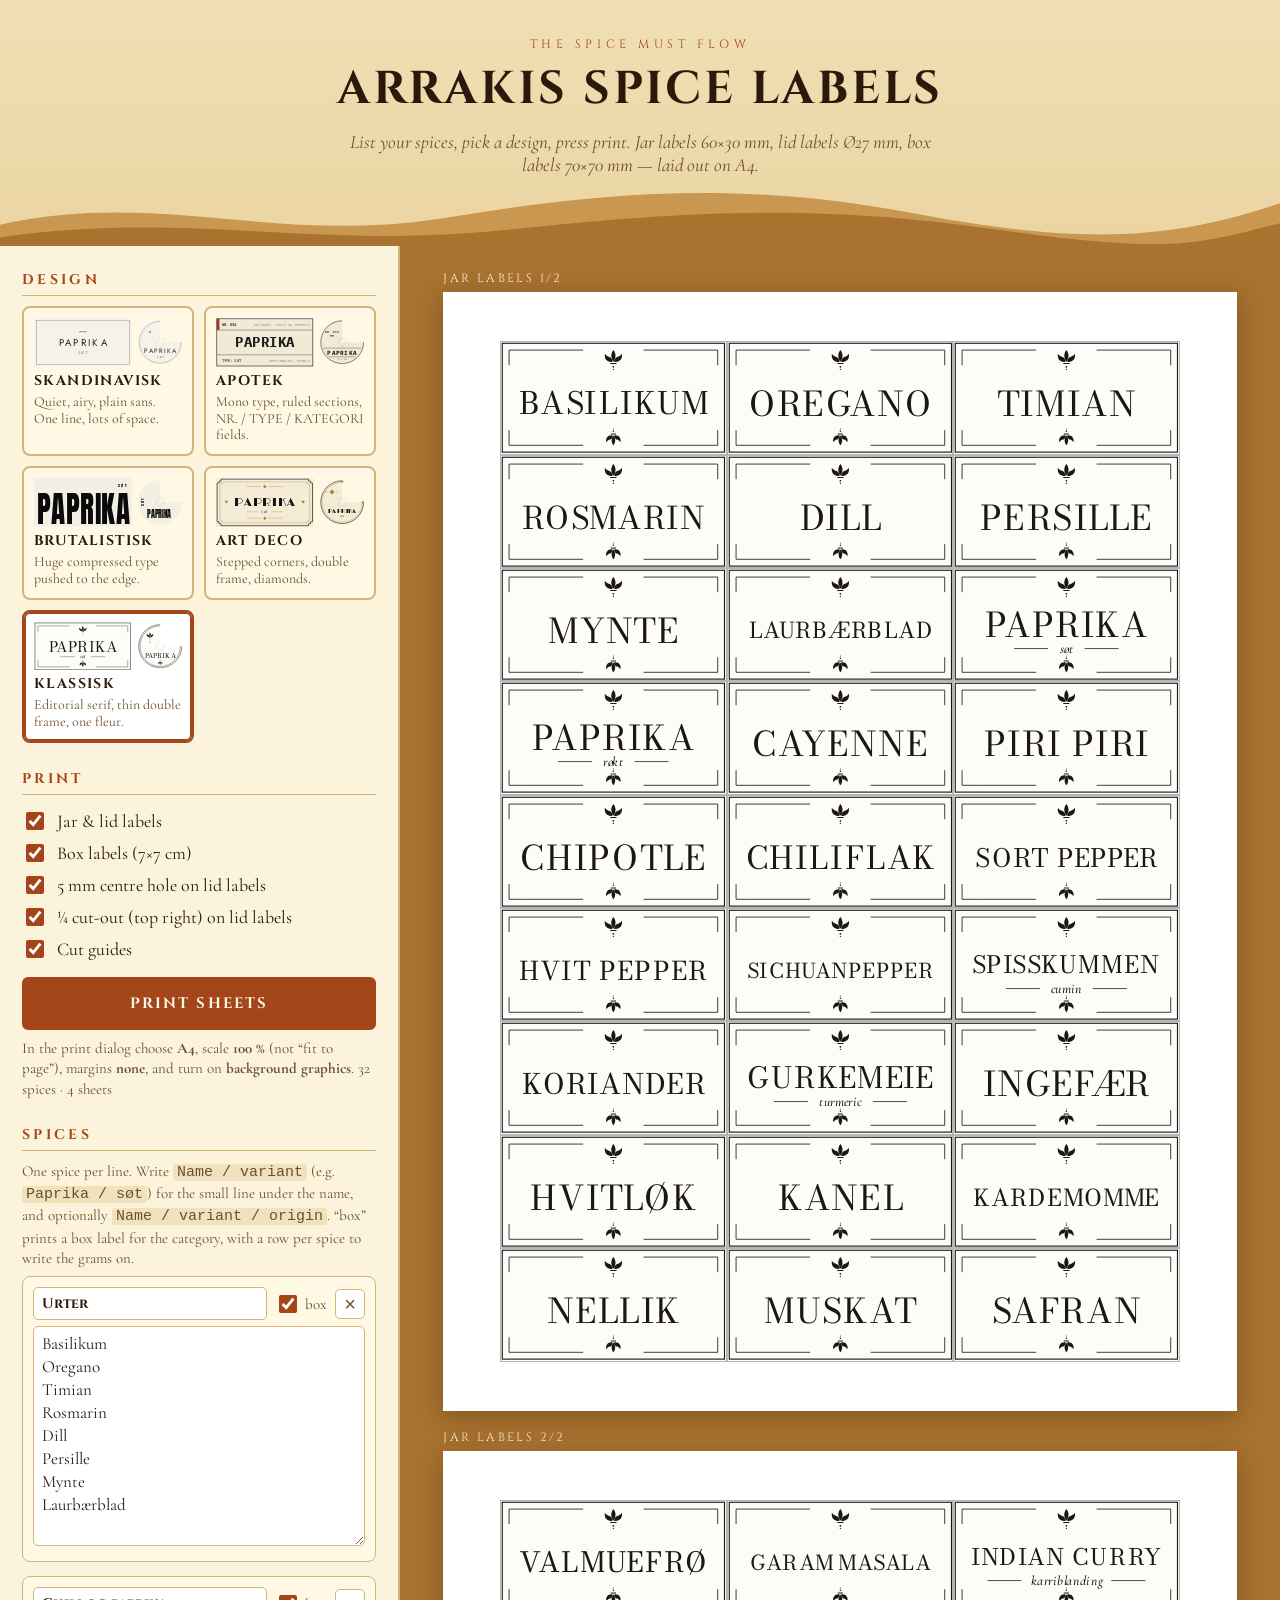
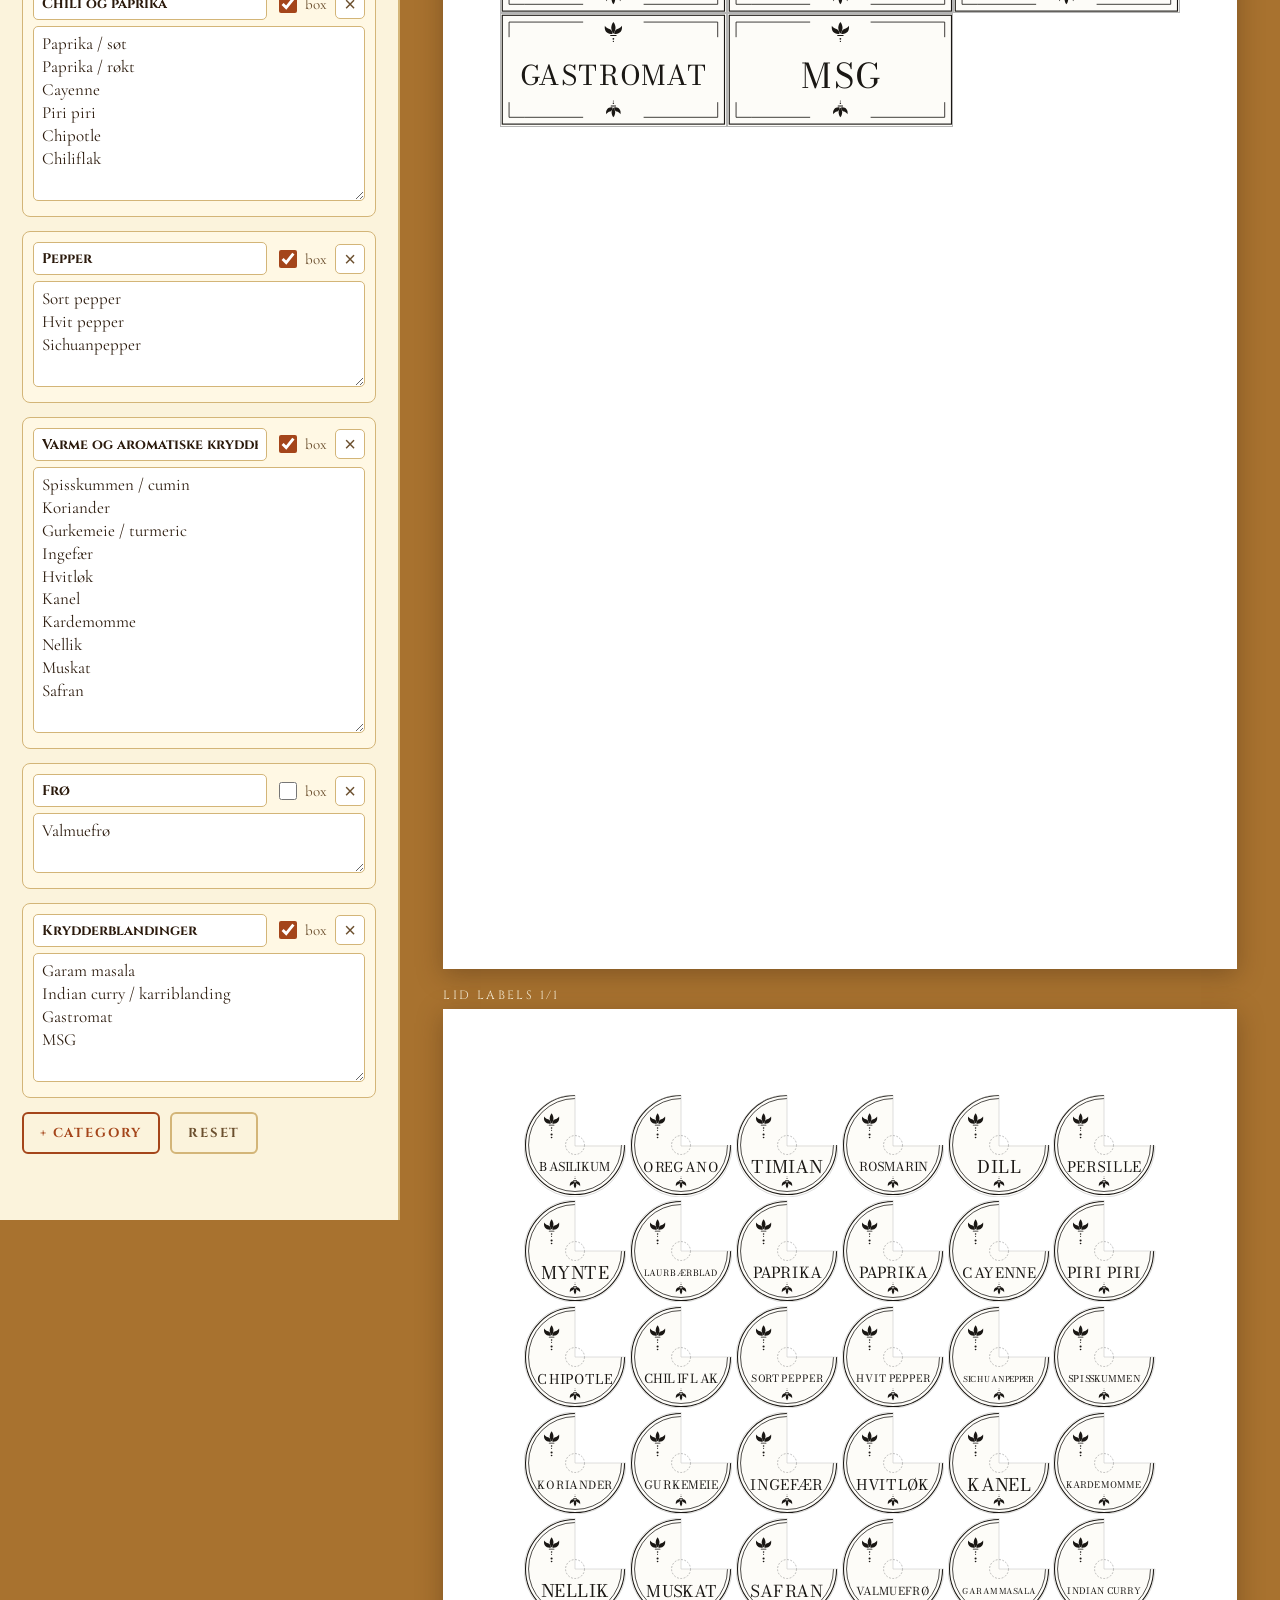
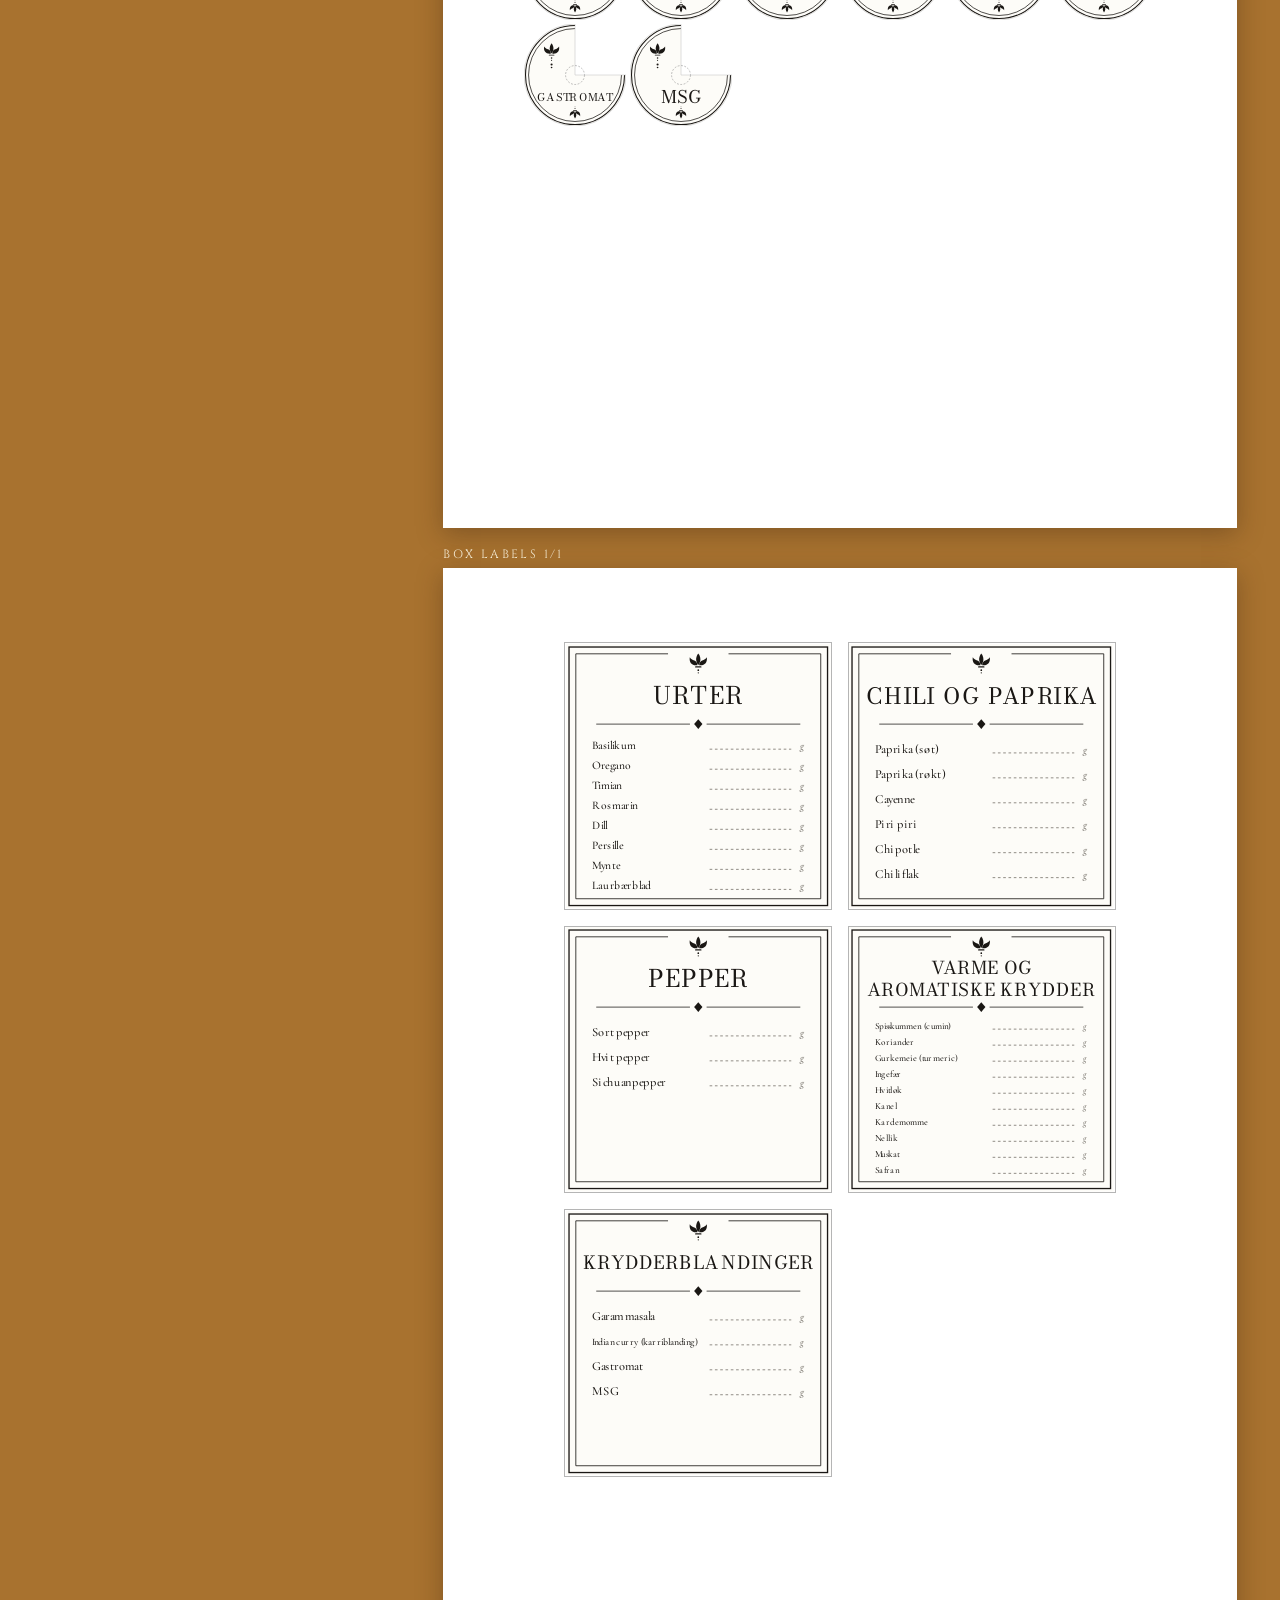
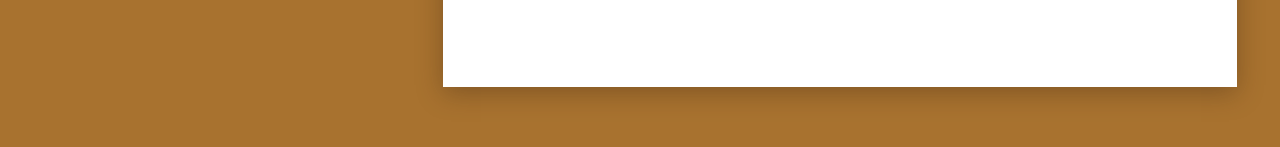
==== index.html @ 492a0a74 "Add Dune-themed spice label printer Static page that turns a spice list into A4 print sheets: 60x30 " ====
<!DOCTYPE html>
<html lang="en">
<head>
  <meta charset="utf-8">
  <meta name="viewport" content="width=device-width, initial-scale=1">
  <title>Spice Labels · Arrakis</title>
  <link rel="preconnect" href="https://fonts.googleapis.com">
  <link rel="preconnect" href="https://fonts.gstatic.com" crossorigin>
  <link href="https://fonts.googleapis.com/css2?family=Anton&family=Bodoni+Moda:ital,wght@0,400;0,500;1,400&family=Cinzel:wght@500;700&family=Cormorant+Garamond:ital,wght@0,500;0,600;1,500&family=IBM+Plex+Mono:wght@400;500;700&family=Jost:wght@400;500&family=Limelight&display=swap" rel="stylesheet">
  <link rel="stylesheet" href="css/theme.css">
  <link rel="stylesheet" href="css/print.css">
</head>
<body>
  <header class="hero">
    <div class="hero-inner">
      <p class="kicker">The spice must flow</p>
      <h1>Arrakis Spice Labels</h1>
      <p class="lede">List your spices, pick a design, press print. Jar labels 60×30&nbsp;mm, lid labels Ø27&nbsp;mm, box labels 70×70&nbsp;mm — laid out on A4.</p>
    </div>
    <svg class="ridge" viewBox="0 0 1200 90" preserveAspectRatio="none" aria-hidden="true">
      <path d="M0,60 C150,10 260,90 420,50 S700,0 860,45 S1100,80 1200,30 V90 H0Z" fill="#c9974f"/>
      <path d="M0,78 C170,40 300,95 470,68 S760,30 930,66 S1120,88 1200,58 V90 H0Z" fill="#a8722f"/>
    </svg>
  </header>

  <main class="layout">
    <aside class="controls" aria-label="Controls">
      <section>
        <h2>Design</h2>
        <div id="designs" class="designs"></div>
      </section>

      <section>
        <h2>Print</h2>
        <label class="opt"><input type="checkbox" id="opt-jars"> Jar &amp; lid labels</label>
        <label class="opt"><input type="checkbox" id="opt-boxes"> Box labels (7×7&nbsp;cm)</label>
        <label class="opt"><input type="checkbox" id="opt-hole"> 5&nbsp;mm centre hole on lid labels</label>
        <label class="opt"><input type="checkbox" id="opt-notch"> ¼ cut-out (top right) on lid labels</label>
        <label class="opt"><input type="checkbox" id="opt-cuts"> Cut guides</label>
        <button type="button" id="print" class="btn primary">Print sheets</button>
        <p class="hint">In the print dialog choose <strong>A4</strong>, scale <strong>100&nbsp;%</strong> (not “fit to page”), margins <strong>none</strong>, and turn on <strong>background graphics</strong>. <span id="summary"></span></p>
      </section>

      <section>
        <h2>Spices</h2>
        <p class="hint">One spice per line. Write <code>Name / variant</code> (e.g. <code>Paprika / søt</code>) for the small line under the name, and optionally <code>Name / variant / origin</code>. “box” prints a box label for the category, with a row per spice to write the grams on.</p>
        <div id="cats"></div>
        <div class="row">
          <button type="button" id="add-cat" class="btn">+ Category</button>
          <button type="button" id="reset" class="btn ghost">Reset</button>
        </div>
      </section>
    </aside>

    <section id="preview" class="preview" aria-label="Print preview">
      <div id="scaler" class="scaler"><div id="sheets" class="sheets"></div></div>
    </section>
  </main>

  <script src="js/svgutil.js"></script>
  <script src="js/fit.js"></script>
  <script src="js/data.js"></script>
  <script src="js/state.js"></script>
  <script src="js/designs/registry.js"></script>
  <script src="js/designs/skandinavisk.js"></script>
  <script src="js/designs/apotek.js"></script>
  <script src="js/designs/brutalist.js"></script>
  <script src="js/designs/artdeco.js"></script>
  <script src="js/designs/editorial.js"></script>
  <script src="js/layout.js"></script>
  <script src="js/app.js"></script>
</body>
</html>
---- css/theme.css ----
:root {
  --sand: #f0dfb6;
  --sand-deep: #dcb872;
  --dune: #c9974f;
  --spice: #a4451a;
  --ink: #2b1a0c;
  --ink-soft: #6b4f2e;
  --panel: #fbf3dc;
  --line: #d3b578;
  --blue: #1c3a7a;
  --display: 'Cinzel', 'Trajan Pro', serif;
  --body: 'Cormorant Garamond', Georgia, serif;
}

* { box-sizing: border-box; }

body {
  margin: 0;
  color: var(--ink);
  font-family: var(--body);
  font-size: 18px;
  background: linear-gradient(180deg, var(--sand) 0%, #e6c98c 55%, var(--sand-deep) 100%) fixed;
  min-height: 100vh;
}

/* ---- hero ---- */
.hero { position: relative; padding: 36px 24px 0; text-align: center; overflow: hidden; }
.hero-inner { position: relative; z-index: 1; max-width: 760px; margin: 0 auto; padding-bottom: 70px; }
.kicker { margin: 0; font-family: var(--display); letter-spacing: .38em; text-transform: uppercase; font-size: 12px; color: var(--spice); }
h1 { margin: 6px 0 10px; font-family: var(--display); font-weight: 700; font-size: clamp(28px, 5vw, 46px); letter-spacing: .06em; text-transform: uppercase; }
.lede { margin: 0 auto; max-width: 620px; font-size: 19px; color: var(--ink-soft); font-style: italic; }
.ridge { position: absolute; left: 0; right: 0; bottom: 0; width: 100%; height: 64px; }

/* ---- layout ---- */
.layout { display: grid; grid-template-columns: minmax(300px, 400px) 1fr; gap: 0; align-items: start; background: #a8722f; }
.controls { padding: 24px 22px 40px; background: var(--panel); border-right: 2px solid var(--line); min-height: calc(100vh - 220px); }
.controls section { margin-bottom: 26px; }
h2 { margin: 0 0 10px; font-family: var(--display); font-size: 14px; letter-spacing: .24em; text-transform: uppercase; color: var(--spice); border-bottom: 1px solid var(--line); padding-bottom: 6px; }
.hint { font-size: 15px; color: var(--ink-soft); line-height: 1.35; margin: 8px 0; }
code { background: #f0e2bd; padding: 0 4px; border-radius: 3px; }

/* design picker */
.designs { display: grid; grid-template-columns: 1fr 1fr; gap: 10px; }
.design {
  display: flex; flex-direction: column; gap: 4px; padding: 10px; text-align: left; cursor: pointer;
  font: inherit; color: inherit; background: #fff8e4; border: 2px solid var(--line); border-radius: 8px;
}
.design:hover { border-color: var(--dune); }
.design:focus-visible, .btn:focus-visible, input:focus-visible, textarea:focus-visible { outline: 3px solid var(--blue); outline-offset: 2px; }
.design.on { border-color: var(--spice); box-shadow: 0 0 0 2px var(--spice) inset; background: #fff; }
.minis { display: flex; align-items: center; gap: 6px; }
.mini-rect { width: 66%; } .mini-circ { width: 30%; }
.design .guide { display: none; }
.mini-rect svg, .mini-circ svg { width: 100% !important; height: auto !important; }
.dname { font-family: var(--display); font-weight: 700; letter-spacing: .1em; font-size: 14px; text-transform: uppercase; }
.dblurb { font-size: 14px; line-height: 1.2; color: var(--ink-soft); }

/* options */
.opt { display: flex; gap: 10px; align-items: center; padding: 4px 0; font-size: 18px; }
.opt input, .chk input { width: 18px; height: 18px; accent-color: var(--spice); }

.btn {
  font: inherit; font-family: var(--display); font-weight: 700; letter-spacing: .14em; text-transform: uppercase; font-size: 13px;
  padding: 10px 16px; border-radius: 6px; cursor: pointer; border: 2px solid var(--spice); background: transparent; color: var(--spice);
}
.btn:hover { background: #f3dcb4; }
.btn.primary { display: block; width: 100%; margin: 12px 0 4px; background: var(--spice); color: #fff8e4; padding: 14px; font-size: 15px; }
.btn.primary:hover { background: #8a3812; }
.btn.ghost { border-color: var(--line); color: var(--ink-soft); }
.row { display: flex; gap: 10px; margin-top: 12px; }

/* list editor */
.cat { margin-bottom: 14px; padding: 10px; background: #fff8e4; border: 1px solid var(--line); border-radius: 8px; }
.cat-head { display: flex; gap: 8px; align-items: center; margin-bottom: 6px; }
.cat-name { flex: 1; min-width: 0; font: inherit; font-family: var(--display); font-weight: 700; font-size: 14px; padding: 6px 8px; border: 1px solid var(--line); border-radius: 5px; background: #fff; color: var(--ink); }
.chk { display: flex; align-items: center; gap: 5px; font-size: 15px; color: var(--ink-soft); white-space: nowrap; }
.del { width: 30px; height: 30px; font-size: 20px; line-height: 1; border: 1px solid var(--line); border-radius: 5px; background: #fff; color: var(--ink-soft); cursor: pointer; }
.del:hover { background: #f6d9c6; color: var(--spice); }
textarea { width: 100%; font: inherit; font-size: 17px; line-height: 1.35; padding: 6px 8px; border: 1px solid var(--line); border-radius: 5px; background: #fff; color: var(--ink); resize: vertical; }

/* preview */
.preview { padding: 24px 16px 60px; min-width: 0; overflow-x: hidden; }
.scaler { margin: 0 auto; }
.sheets { width: 210mm; transform-origin: top left; }
.sheet-tag { margin: 18px 0 6px; font-family: var(--display); font-size: 12px; letter-spacing: .2em; text-transform: uppercase; color: #fbf3dc; }
.sheet-tag:first-child { margin-top: 0; }
.empty { color: #fbf3dc; font-style: italic; text-align: center; padding: 60px 0; }

@media (max-width: 900px) {
  .layout { grid-template-columns: 1fr; }
  .controls { border-right: 0; min-height: 0; }
}
---- css/print.css ----
/* Sheet geometry (screen preview + print). All sizes are physical mm. */
.sheet {
  position: relative;
  width: 210mm;
  height: 296mm;            /* a hair under 297 so Chrome never spills a blank page */
  background: #fff;
  box-shadow: 0 6px 24px rgba(58, 35, 17, .35);
  overflow: hidden;
  -webkit-print-color-adjust: exact;
  print-color-adjust: exact;
}

.grid { position: absolute; display: grid; }
.rects-grid { left: 15mm; top: 13mm; }   /* 3 x 60 mm wide, 9 x 30 mm tall, centred */
.circs-grid { left: 21mm; top: 22mm; }   /* 6 x 28 mm wide, 9 x 28 mm tall */
.boxes-grid { left: 32.5mm; top: 20mm; } /* 2 x 70 mm + 5 mm gap */

.lbl { position: relative; display: flex; align-items: center; justify-content: center; }
.lbl svg { display: block; }

/* Cut guides: hairlines that sit just outside each label so they never print into the artwork. */
.cuts .rect::after, .cuts .boxl::after {
  content: ''; position: absolute; pointer-events: none;
  border: .1mm solid #b5b5b5;
}
.cuts .rect::after { inset: 0; }                 /* shared edges: one line is the cut line for both neighbours */
.lbl .guide { display: none; position: absolute; left: 50%; top: 50%; margin: -13.5mm 0 0 -13.5mm; pointer-events: none; }
.cuts .guide { display: block; }
.cuts .boxl::after { inset: -.4mm; }

@page { size: A4; margin: 0; }

@media print {
  html, body { background: #fff !important; }
  .hero, .controls, .sheet-tag { display: none !important; }
  .layout, .preview { display: block; padding: 0; margin: 0; background: none; overflow: visible; }
  .scaler { width: auto !important; height: auto !important; margin: 0; }
  .sheets { transform: none !important; }
  .sheet { box-shadow: none; break-after: page; page-break-after: always; }
  .sheet:last-of-type { break-after: auto; page-break-after: auto; }
}
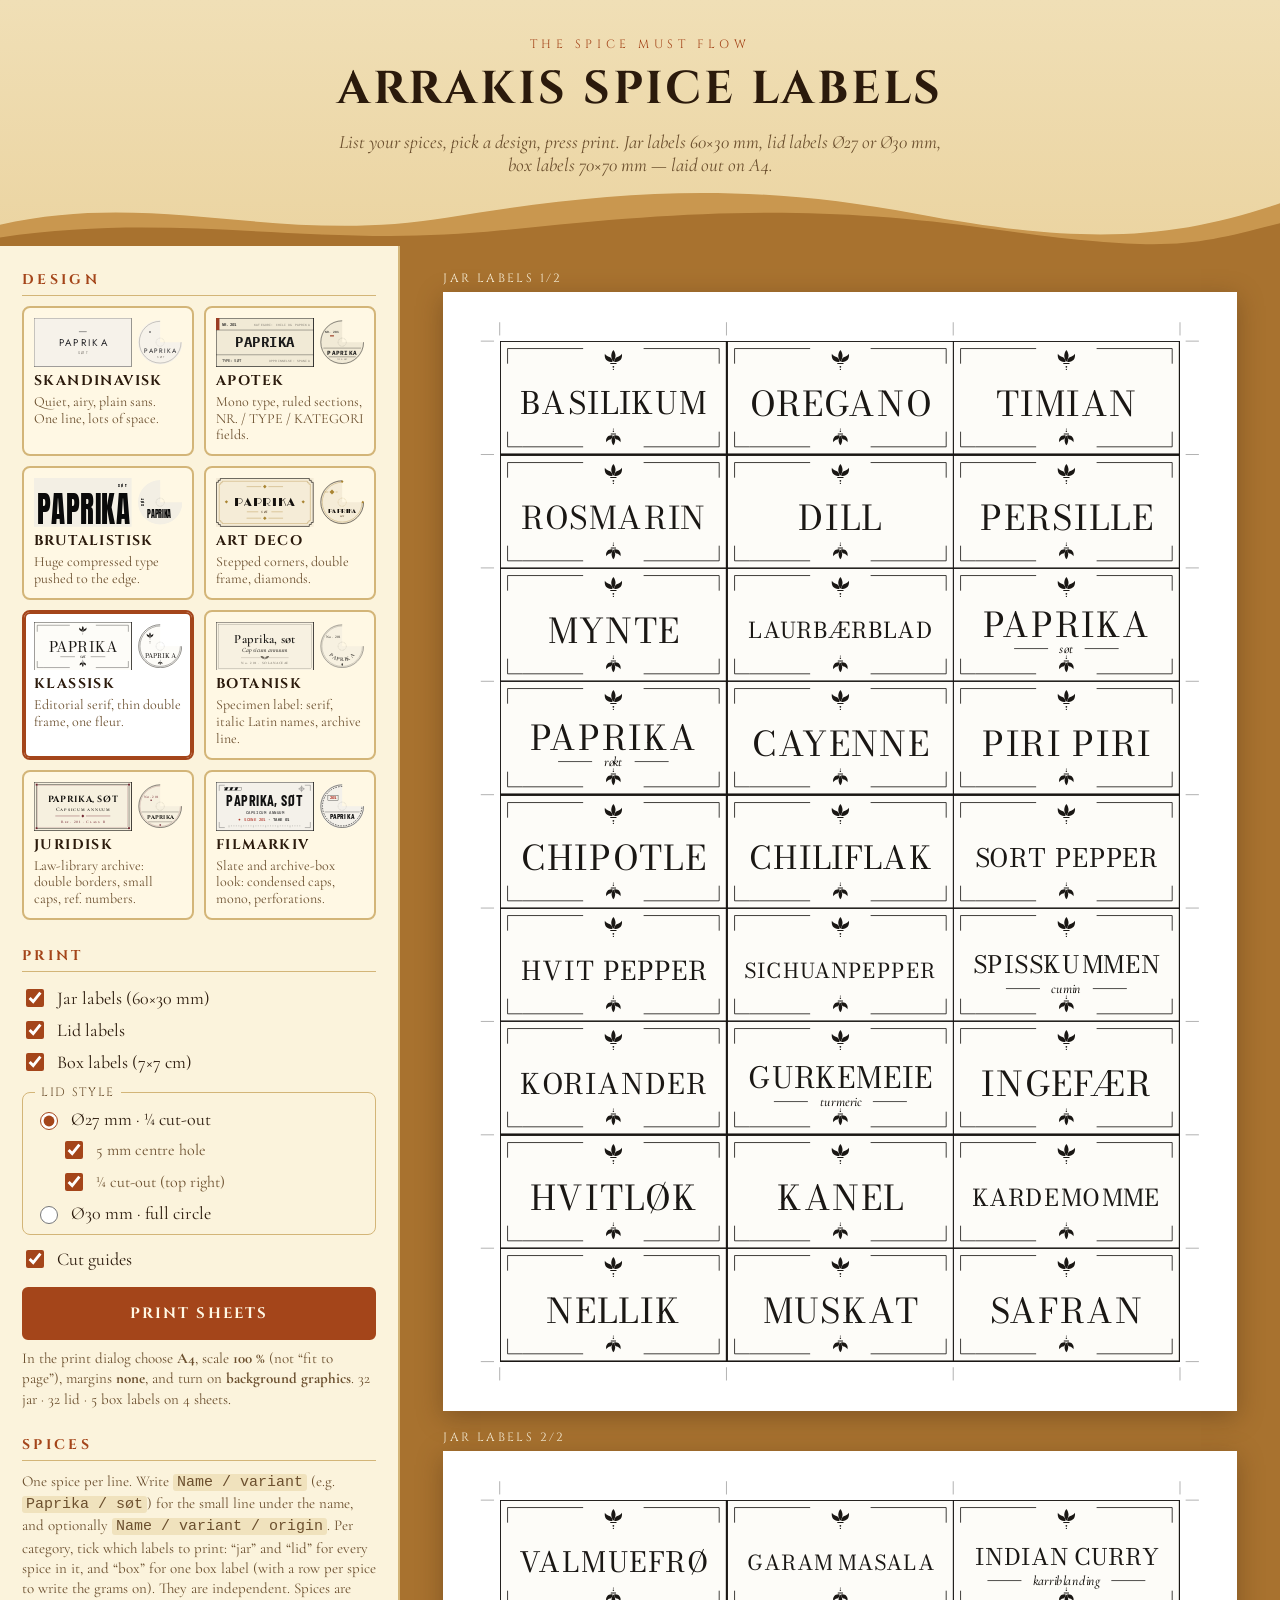
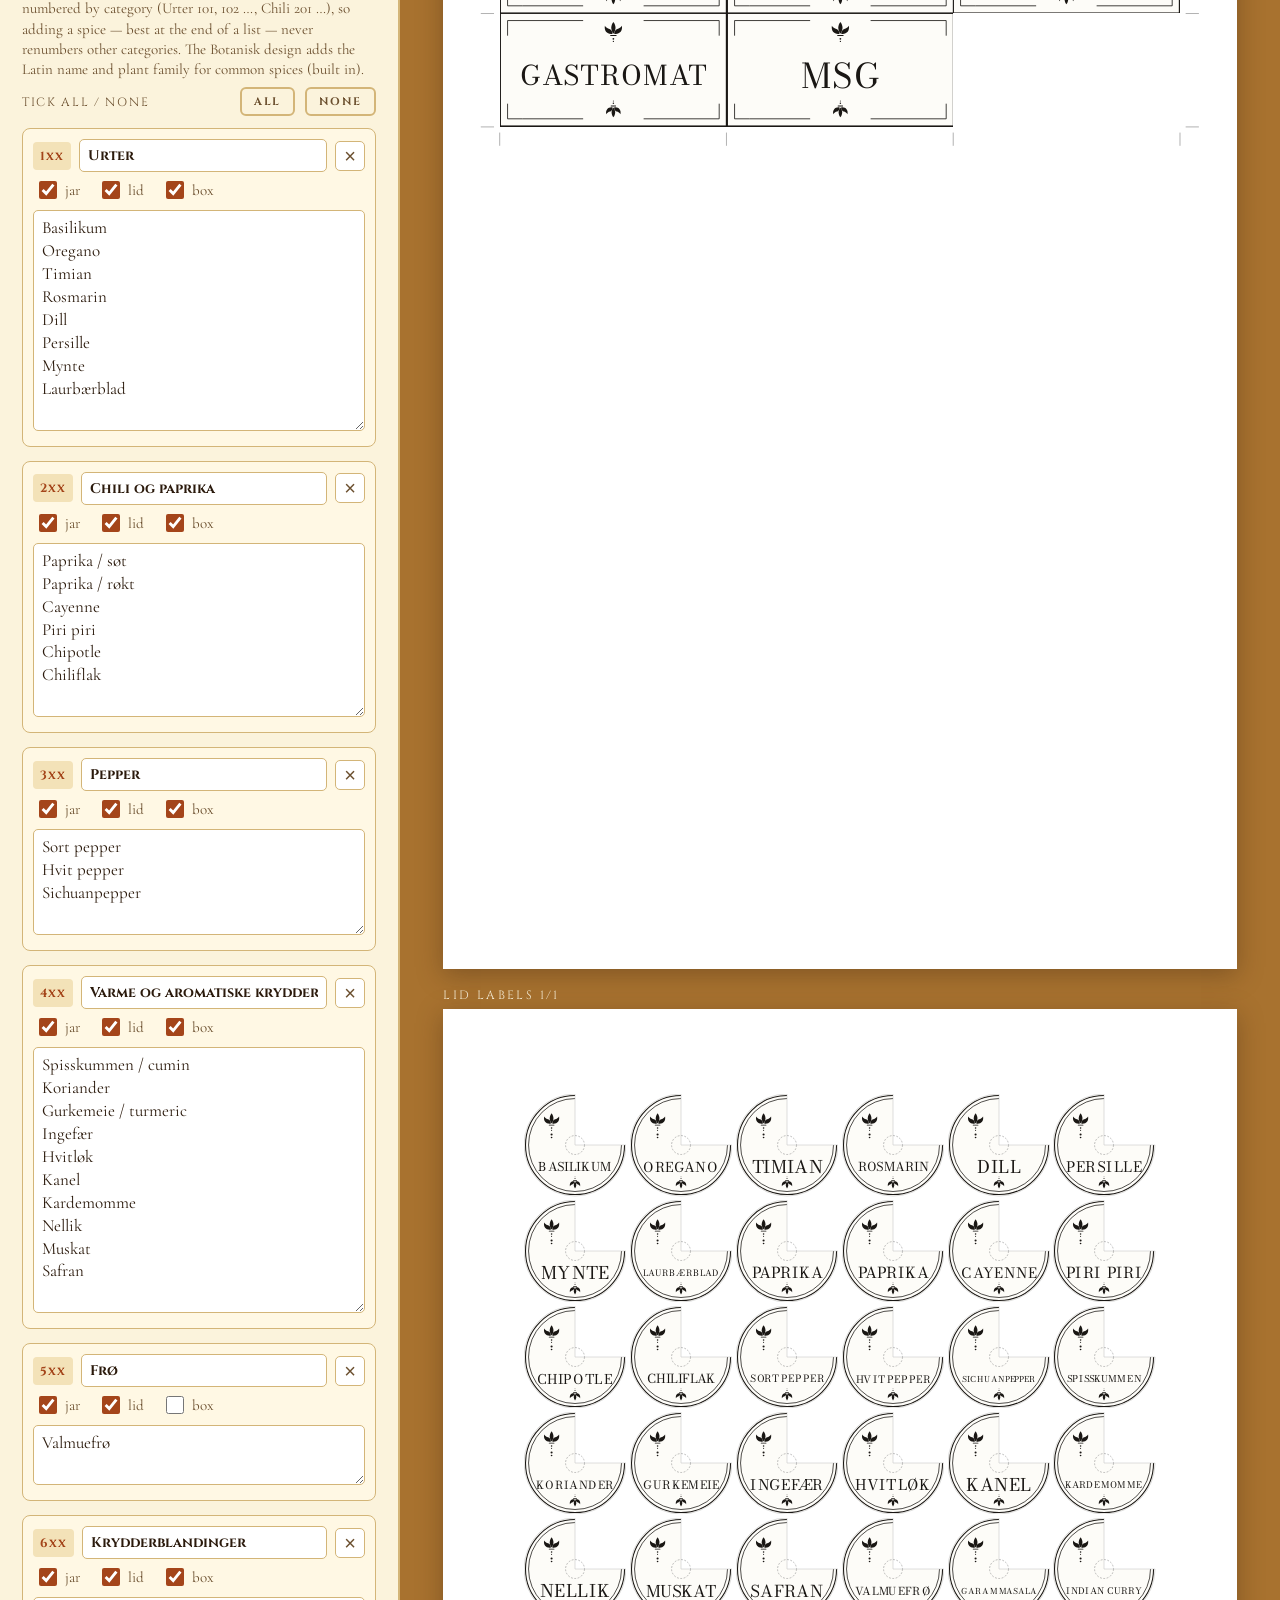
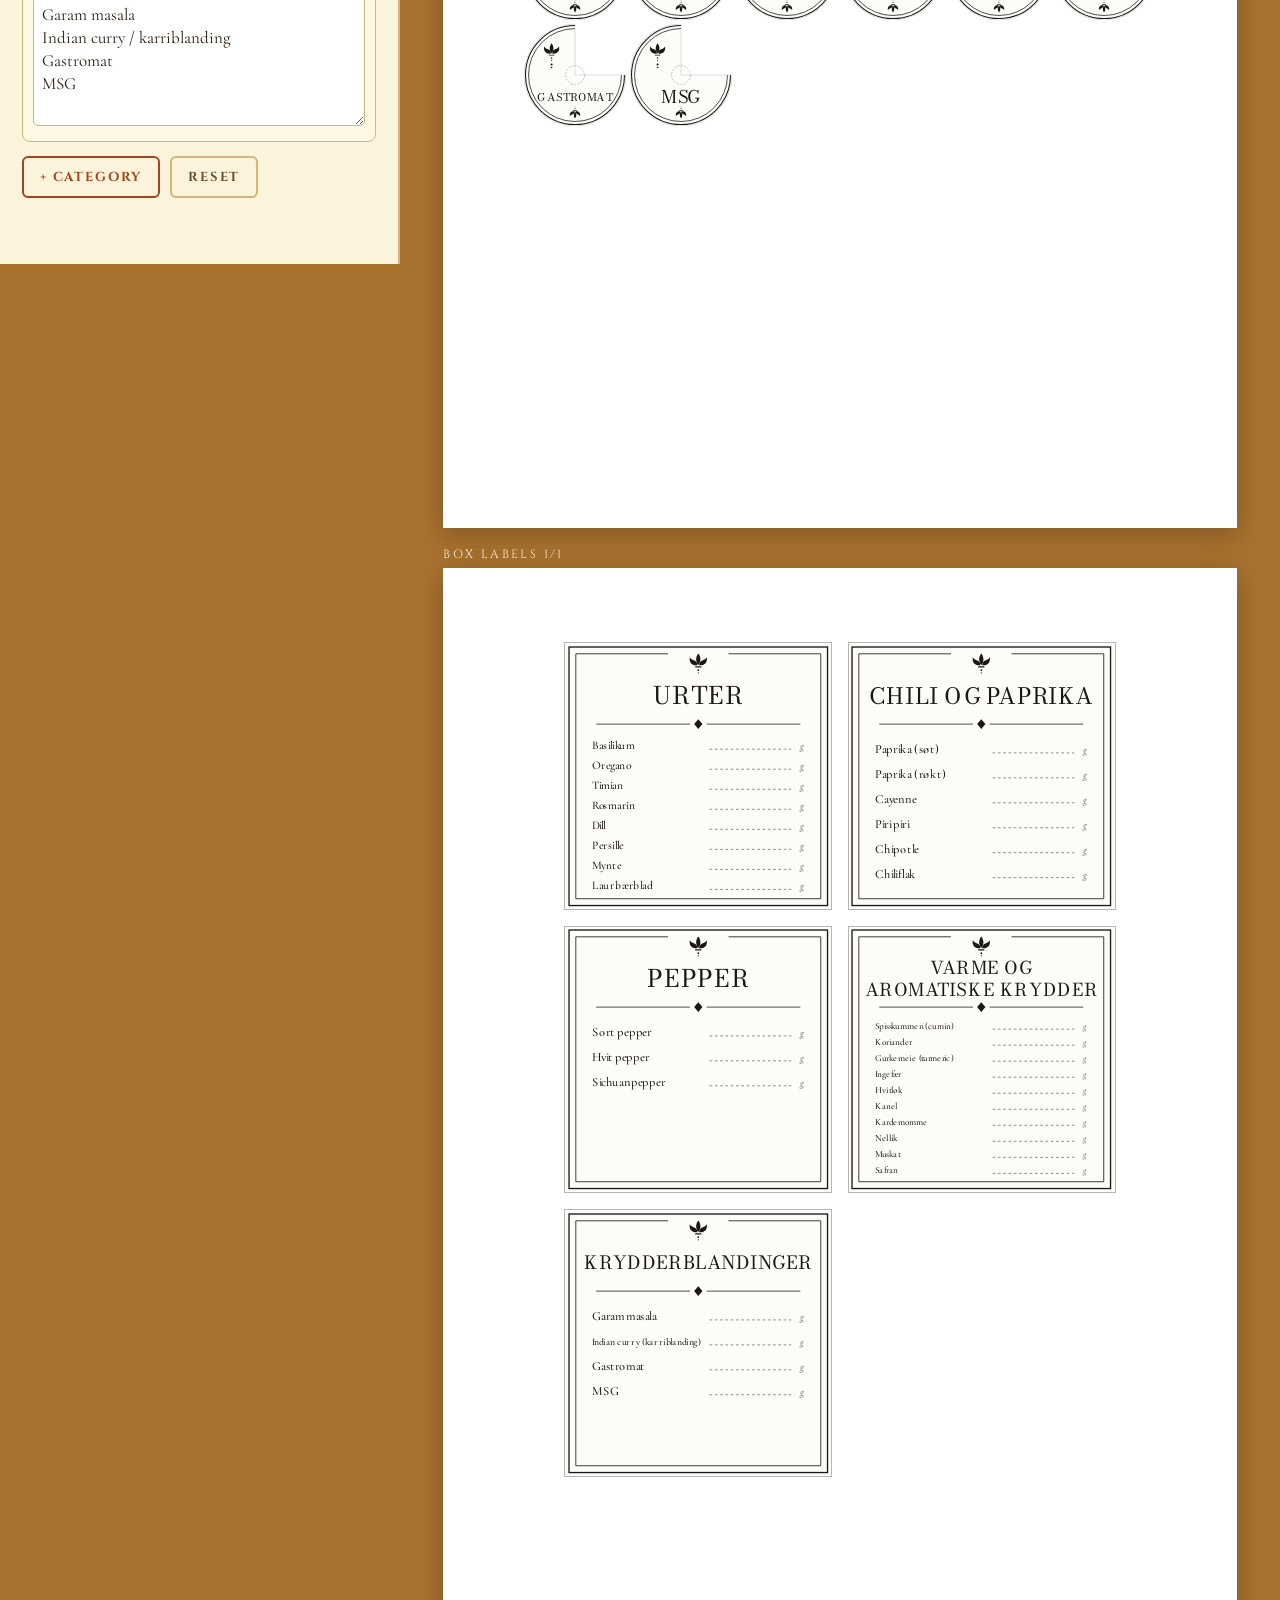
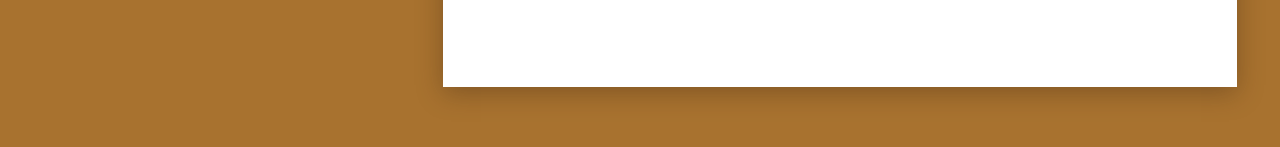
==== commit b6902a2d: "Add designs, lid styles, category-based numbering and per-category printing - New designs: Botanisk," ====
--- a/index.html
+++ b/index.html
@@ -3,10 +3,33 @@
 <head>
   <meta charset="utf-8">
   <meta name="viewport" content="width=device-width, initial-scale=1">
-  <title>Spice Labels · Arrakis</title>
+  <title>Arrakis Spice Labels — label your spice</title>
+  <meta name="description" content="Print-ready jar, lid and box labels for your spice shakers. List your spices, pick a design, print on A4. Made for IKEA CITRONHAJ-style shakers.">
+  <meta name="theme-color" content="#a8722f">
+  <link rel="canonical" href="https://dagfrode.github.io/spice/">
+  <link rel="icon" type="image/svg+xml" href="assets/favicon.svg">
+  <link rel="apple-touch-icon" href="assets/apple-touch-icon.png">
+
+  <meta property="og:type" content="website">
+  <meta property="og:site_name" content="Arrakis Spice Labels">
+  <meta property="og:title" content="Arrakis Spice Labels — label your spice">
+  <meta property="og:description" content="Print-ready jar, lid and box labels for your spice shakers. List your spices, pick a design, print on A4. Made for IKEA CITRONHAJ-style shakers.">
+  <meta property="og:url" content="https://dagfrode.github.io/spice/">
+  <meta property="og:locale" content="en_US">
+  <meta property="og:image" content="https://dagfrode.github.io/spice/assets/og.png">
+  <meta property="og:image:type" content="image/png">
+  <meta property="og:image:width" content="1200">
+  <meta property="og:image:height" content="630">
+  <meta property="og:image:alt" content="Three spice labels (Paprika, Melange, Kanel) in different designs beside the text: The spice must flow. Label your spice.">
+
+  <meta name="twitter:card" content="summary_large_image">
+  <meta name="twitter:title" content="Arrakis Spice Labels — label your spice">
+  <meta name="twitter:description" content="Print-ready jar, lid and box labels for your spice shakers. Pick a design, print on A4.">
+  <meta name="twitter:image" content="https://dagfrode.github.io/spice/assets/og.png">
+  <meta name="twitter:image:alt" content="Three spice labels (Paprika, Melange, Kanel) in different designs beside the text: The spice must flow. Label your spice.">
   <link rel="preconnect" href="https://fonts.googleapis.com">
   <link rel="preconnect" href="https://fonts.gstatic.com" crossorigin>
-  <link href="https://fonts.googleapis.com/css2?family=Anton&family=Bodoni+Moda:ital,wght@0,400;0,500;1,400&family=Cinzel:wght@500;700&family=Cormorant+Garamond:ital,wght@0,500;0,600;1,500&family=IBM+Plex+Mono:wght@400;500;700&family=Jost:wght@400;500&family=Limelight&display=swap" rel="stylesheet">
+  <link href="https://fonts.googleapis.com/css2?family=Anton&family=Barlow+Condensed:wght@600;700&family=Bodoni+Moda:ital,wght@0,400;0,500;1,400&family=Cinzel:wght@500;700&family=Cormorant+Garamond:ital,wght@0,500;0,600;1,500&family=Cormorant+SC:wght@500;600&family=IBM+Plex+Mono:wght@400;500;700&family=Jost:wght@400;500&family=Limelight&display=swap" rel="stylesheet">
   <link rel="stylesheet" href="css/theme.css">
   <link rel="stylesheet" href="css/print.css">
 </head>
@@ -15,7 +38,7 @@
     <div class="hero-inner">
       <p class="kicker">The spice must flow</p>
       <h1>Arrakis Spice Labels</h1>
-      <p class="lede">List your spices, pick a design, press print. Jar labels 60×30&nbsp;mm, lid labels Ø27&nbsp;mm, box labels 70×70&nbsp;mm — laid out on A4.</p>
+      <p class="lede">List your spices, pick a design, press print. Jar labels 60×30&nbsp;mm, lid labels Ø27 or Ø30&nbsp;mm, box labels 70×70&nbsp;mm — laid out on A4.</p>
     </div>
     <svg class="ridge" viewBox="0 0 1200 90" preserveAspectRatio="none" aria-hidden="true">
       <path d="M0,60 C150,10 260,90 420,50 S700,0 860,45 S1100,80 1200,30 V90 H0Z" fill="#c9974f"/>
@@ -32,10 +55,16 @@
 
       <section>
         <h2>Print</h2>
-        <label class="opt"><input type="checkbox" id="opt-jars"> Jar &amp; lid labels</label>
+        <label class="opt"><input type="checkbox" id="opt-jars"> Jar labels (60×30&nbsp;mm)</label>
+        <label class="opt"><input type="checkbox" id="opt-lids"> Lid labels</label>
         <label class="opt"><input type="checkbox" id="opt-boxes"> Box labels (7×7&nbsp;cm)</label>
-        <label class="opt"><input type="checkbox" id="opt-hole"> 5&nbsp;mm centre hole on lid labels</label>
-        <label class="opt"><input type="checkbox" id="opt-notch"> ¼ cut-out (top right) on lid labels</label>
+        <fieldset class="lidstyle">
+          <legend>Lid style</legend>
+          <label class="opt"><input type="radio" name="lid-style" value="notch27"> Ø27&nbsp;mm · ¼ cut-out</label>
+          <label class="opt sub" data-for="notch27"><input type="checkbox" id="opt-hole"> 5&nbsp;mm centre hole</label>
+          <label class="opt sub" data-for="notch27"><input type="checkbox" id="opt-notch"> ¼ cut-out (top right)</label>
+          <label class="opt"><input type="radio" name="lid-style" value="round30"> Ø30&nbsp;mm · full circle</label>
+        </fieldset>
         <label class="opt"><input type="checkbox" id="opt-cuts"> Cut guides</label>
         <button type="button" id="print" class="btn primary">Print sheets</button>
         <p class="hint">In the print dialog choose <strong>A4</strong>, scale <strong>100&nbsp;%</strong> (not “fit to page”), margins <strong>none</strong>, and turn on <strong>background graphics</strong>. <span id="summary"></span></p>
@@ -43,7 +72,10 @@
 
       <section>
         <h2>Spices</h2>
-        <p class="hint">One spice per line. Write <code>Name / variant</code> (e.g. <code>Paprika / søt</code>) for the small line under the name, and optionally <code>Name / variant / origin</code>. “box” prints a box label for the category, with a row per spice to write the grams on.</p>
+        <p class="hint">One spice per line. Write <code>Name / variant</code> (e.g. <code>Paprika / søt</code>) for the small line under the name, and optionally <code>Name / variant / origin</code>. Per category, tick which labels to print: “jar” and “lid” for every spice in it, and “box” for one box label (with a row per spice to write the grams on). They are independent. Spices are numbered by category (Urter 101, 102 …, Chili 201 …), so adding a spice — best at the end of a list — never renumbers other categories. The Botanisk design adds the Latin name and plant family for common spices (built in).</p>
+        <div class="row picks"><span class="picks-label">Tick all / none</span>
+          <button type="button" id="print-all" class="btn ghost small">All</button>
+          <button type="button" id="print-none" class="btn ghost small">None</button></div>
         <div id="cats"></div>
         <div class="row">
           <button type="button" id="add-cat" class="btn">+ Category</button>
@@ -60,6 +92,7 @@
   <script src="js/svgutil.js"></script>
   <script src="js/fit.js"></script>
   <script src="js/data.js"></script>
+  <script src="js/botanical.js"></script>
   <script src="js/state.js"></script>
   <script src="js/designs/registry.js"></script>
   <script src="js/designs/skandinavisk.js"></script>
@@ -67,6 +100,9 @@
   <script src="js/designs/brutalist.js"></script>
   <script src="js/designs/artdeco.js"></script>
   <script src="js/designs/editorial.js"></script>
+  <script src="js/designs/botanisk.js"></script>
+  <script src="js/designs/juridisk.js"></script>
+  <script src="js/designs/film.js"></script>
   <script src="js/layout.js"></script>
   <script src="js/app.js"></script>
 </body>
--- a/css/theme.css
+++ b/css/theme.css
@@ -57,22 +57,35 @@
 
 /* options */
 .opt { display: flex; gap: 10px; align-items: center; padding: 4px 0; font-size: 18px; }
+.lidstyle { border: 1px solid var(--line); border-radius: 8px; margin: 6px 0 8px; padding: 4px 12px 6px; }
+.lidstyle legend { font-family: var(--display); font-size: 12px; letter-spacing: .14em; text-transform: uppercase; color: var(--ink-soft); padding: 0 6px; }
+.opt.sub { margin-left: 26px; font-size: 16px; color: var(--ink-soft); }
+.opt.sub.dim { opacity: .45; }
+.opt input[type=radio] { width: 18px; height: 18px; accent-color: var(--spice); }
 .opt input, .chk input { width: 18px; height: 18px; accent-color: var(--spice); }
 
 .btn {
   font: inherit; font-family: var(--display); font-weight: 700; letter-spacing: .14em; text-transform: uppercase; font-size: 13px;
   padding: 10px 16px; border-radius: 6px; cursor: pointer; border: 2px solid var(--spice); background: transparent; color: var(--spice);
 }
+.btn { display: inline-block; text-decoration: none; }
 .btn:hover { background: #f3dcb4; }
 .btn.primary { display: block; width: 100%; margin: 12px 0 4px; background: var(--spice); color: #fff8e4; padding: 14px; font-size: 15px; }
 .btn.primary:hover { background: #8a3812; }
 .btn.ghost { border-color: var(--line); color: var(--ink-soft); }
 .row { display: flex; gap: 10px; margin-top: 12px; }
 
+
 /* list editor */
 .cat { margin-bottom: 14px; padding: 10px; background: #fff8e4; border: 1px solid var(--line); border-radius: 8px; }
 .cat-head { display: flex; gap: 8px; align-items: center; margin-bottom: 6px; }
+.cat-opts { display: flex; gap: 18px; margin: 0 0 8px 2px; }
 .cat-name { flex: 1; min-width: 0; font: inherit; font-family: var(--display); font-weight: 700; font-size: 14px; padding: 6px 8px; border: 1px solid var(--line); border-radius: 5px; background: #fff; color: var(--ink); }
+.cat.off { opacity: .55; }
+.picks { align-items: center; margin: 4px 0 12px; }
+.picks-label { flex: 1; font-family: var(--display); font-size: 12px; letter-spacing: .14em; text-transform: uppercase; color: var(--ink-soft); }
+.btn.small { padding: 5px 12px; font-size: 11px; }
+.cat-no { font-family: var(--display); font-weight: 700; font-size: 12px; letter-spacing: .08em; color: var(--spice); background: #f3e2b8; border-radius: 4px; padding: 6px 7px; }
 .chk { display: flex; align-items: center; gap: 5px; font-size: 15px; color: var(--ink-soft); white-space: nowrap; }
 .del { width: 30px; height: 30px; font-size: 20px; line-height: 1; border: 1px solid var(--line); border-radius: 5px; background: #fff; color: var(--ink-soft); cursor: pointer; }
 .del:hover { background: #f6d9c6; color: var(--spice); }
--- a/css/print.css
+++ b/css/print.css
@@ -11,7 +11,6 @@
 }
 
 .grid { position: absolute; display: grid; }
-.rects-grid { left: 15mm; top: 13mm; }   /* 3 x 60 mm wide, 9 x 30 mm tall, centred */
 .circs-grid { left: 21mm; top: 22mm; }   /* 6 x 28 mm wide, 9 x 28 mm tall */
 .boxes-grid { left: 32.5mm; top: 20mm; } /* 2 x 70 mm + 5 mm gap */
 
@@ -19,12 +18,13 @@
 .lbl svg { display: block; }
 
 /* Cut guides: hairlines that sit just outside each label so they never print into the artwork. */
-.cuts .rect::after, .cuts .boxl::after {
+.cuts .boxl::after {
   content: ''; position: absolute; pointer-events: none;
   border: .1mm solid #b5b5b5;
 }
-.cuts .rect::after { inset: 0; }                 /* shared edges: one line is the cut line for both neighbours */
-.lbl .guide { display: none; position: absolute; left: 50%; top: 50%; margin: -13.5mm 0 0 -13.5mm; pointer-events: none; }
+.marks { display: none; position: absolute; left: 0; top: 0; pointer-events: none; }
+.cuts .marks { display: block; }
+.lbl .guide { display: none; position: absolute; inset: 0; margin: auto; pointer-events: none; }
 .cuts .guide { display: block; }
 .cuts .boxl::after { inset: -.4mm; }
 
